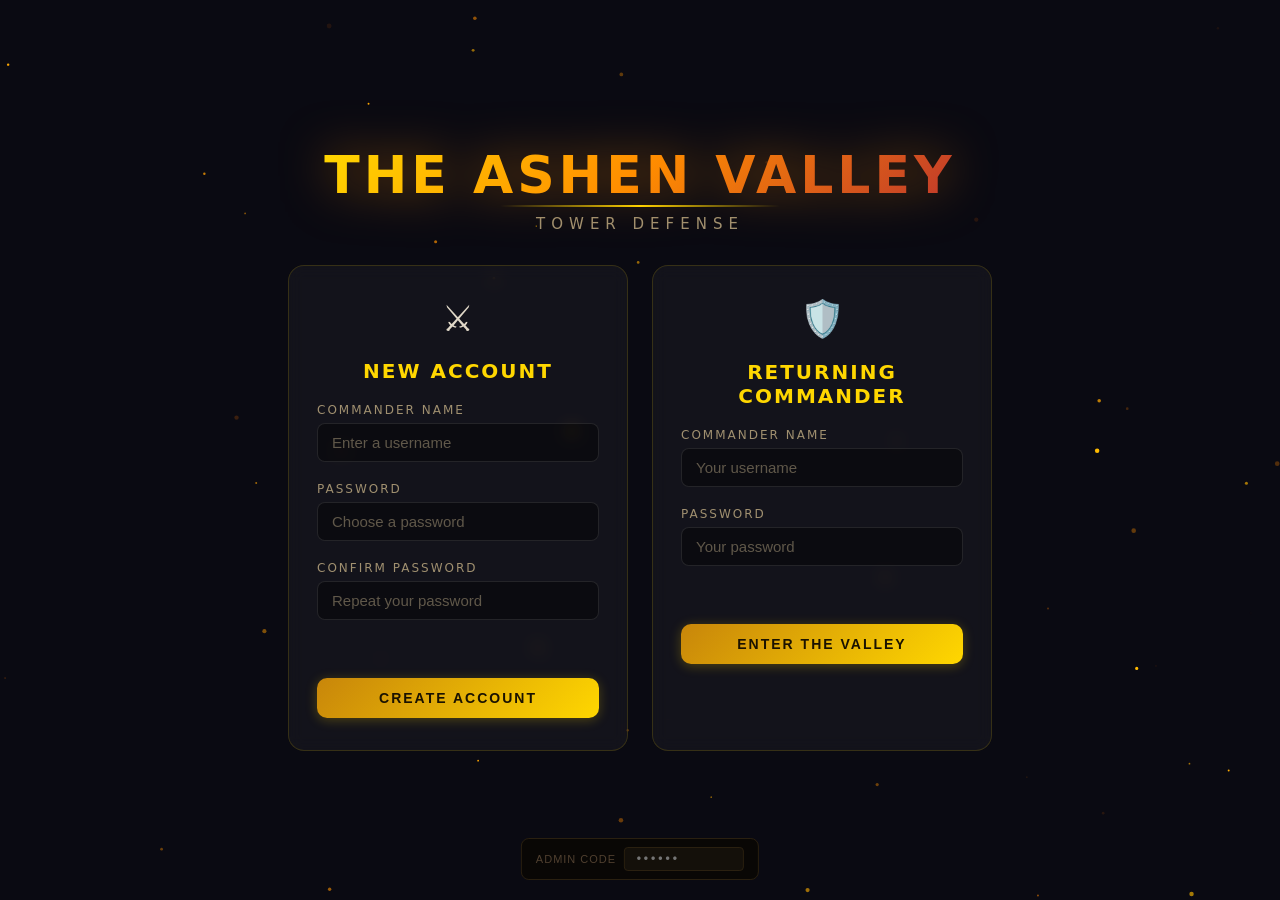
==== index.html @ 4f232daa "Initial commit" ====
<!DOCTYPE html>
<html lang="en">
<head>
  <meta charset="UTF-8">
  <meta name="viewport" content="width=device-width, initial-scale=1.0">
  <title>The Ashen Valley — Tower Defense</title>
  <link rel="stylesheet" href="css/style.css">
</head>
<body>
  <div id="game-container">
    <!-- HUD Bar -->
    <div id="hud">
      <div class="hud-left">
        <span id="hud-lives">❤️ Lives: <span id="lives-val">20</span></span>
      </div>
      <div class="hud-center">
        <span id="hud-gold">💰 Gold: <span id="gold-val">300</span></span>
        <span id="hud-wave">🌊 Wave: <span id="wave-val">0</span><span id="wave-denom">/30</span></span>
      </div>
      <div class="hud-right">
        <span id="hud-timer">⏱ <span id="timer-val">--</span></span>
        <div id="speed-controls">
          <button id="btn-pause" class="speed-btn active" title="Pause">⏸</button>
          <button id="btn-1x" class="speed-btn" title="1× Speed">1×</button>
          <button id="btn-2x" class="speed-btn" title="2× Speed">2×</button>
          <button id="btn-auto-skip" class="speed-btn" title="Auto Skip (5s between waves)">⏭</button>
        </div>
        <div id="hud-user">
          <span id="hud-username"></span>
          <button id="btn-logout" title="Logout">⏏</button>
        </div>
      </div>
    </div>

    <!-- Game Canvas -->
    <div id="canvas-wrapper">
      <canvas id="game-canvas"></canvas>
      <!-- Floating text layer -->
      <div id="float-layer"></div>
    </div>

    <!-- Bottom Tower Panel -->
    <div id="tower-panel">
      <div id="tower-panel-inner">
        <!-- Populated by ui.js -->
      </div>
    </div>

    <!-- Tower Info Panel (right side, hidden by default) -->
    <div id="tower-info" class="hidden">
      <div id="tower-info-header">
        <canvas id="ti-preview" width="44" height="44"></canvas>
        <span id="ti-name">Tower</span>
        <button id="ti-close">✕</button>
      </div>
      <div id="tower-info-body">
        <div id="ti-stats"></div>
        <div id="ti-ability-box" class="hidden"></div>
        <div id="ti-kills" class="hidden">Kills: <span id="ti-kills-val">0</span></div>
        <div id="ti-upgrade-section">
          <button id="ti-upgrade-btn">Upgrade</button>
        </div>
        <div id="ti-sell-section">
          <button id="ti-sell-btn">Sell</button>
        </div>
      </div>
    </div>

    <!-- Wave Start Banner -->
    <div id="wave-banner" class="hidden">
      <div id="wave-banner-text"></div>
    </div>

    <!-- Prep Phase Overlay (wave 1 only) -->
    <div id="prep-overlay" class="hidden">
      <div id="prep-content">
        <div id="prep-title">The Ashen Valley</div>
        <div id="prep-subtitle">Place your towers and prepare for battle!</div>
        <button id="btn-start-early">Begin!</button>
      </div>
    </div>

    <!-- Game Over Screen -->
    <div id="gameover-screen" class="hidden">
      <div id="gameover-content">
        <div id="gameover-title">DEFEAT</div>
        <div id="gameover-subtitle">The Stronghold has fallen.</div>
        <div id="gameover-stats"></div>
        <div class="end-btns">
          <button id="btn-retry">Retry</button>
          <button id="btn-home-defeat">Home</button>
        </div>
      </div>
    </div>

    <!-- Victory Screen -->
    <div id="victory-screen" class="hidden">
      <div id="victory-content">
        <div id="victory-title">VICTORY!</div>
        <div id="victory-subtitle">The Ashen Valley is defended!</div>
        <div id="victory-score"></div>
        <div class="end-btns">
          <button id="btn-play-again">Play Again</button>
          <button id="btn-home">Home</button>
        </div>
      </div>
    </div>

    <!-- Draft Win Reward Overlay -->
    <div id="draft-reward-overlay" class="hidden">
      <div class="draft-reward-box">
        <div class="reward-shine"></div>
        <div class="reward-title">✦ DRAFT COMPLETE ✦</div>
        <div class="reward-subtitle">You've mastered the art of the draft</div>
        <canvas id="reward-canvas" width="140" height="140"></canvas>
        <div class="reward-tower-name">The Jester</div>
        <div class="reward-tower-rarity">✦ Legendary Draft Reward ✦</div>
        <div class="reward-tower-desc">Cycles through 5 attack modes each shot:<br>Single → Circle → Line → Cone → Full AOE</div>
        <div id="reward-new-msg" class="reward-new-msg">NEW TOWER UNLOCKED!</div>
        <div id="reward-already-msg" class="reward-already-msg">Already owned — <b>+500 💎</b> crystals instead!</div>
        <button id="reward-claim-btn" class="reward-claim-btn">Claim Reward</button>
      </div>
    </div>

    <!-- Draft Overlay (Draft mode only) -->
    <div id="draft-overlay" class="hidden">
      <div class="draft-box">
        <div class="draft-header">
          <div class="draft-title">✦ Tower Draft ✦</div>
          <div class="draft-subtitle">Wave <span id="draft-wave-num">1</span> — Pick one tower to add to your arsenal</div>
        </div>
        <div class="draft-choices" id="draft-choices"></div>
        <div class="draft-pool-count">Arsenal: <span id="draft-pool-count">0</span> towers</div>
      </div>
    </div>

    <!-- Placement Mode Indicator -->
    <div id="placement-indicator" class="hidden">
      Placing: <span id="placing-name"></span> — Right-click to cancel
    </div>

    <!-- Tower Hotbar Tooltip -->
    <div id="tower-tooltip" class="hidden"></div>

    <!-- Admin Panel (only shown for Admin account) -->
    <div id="admin-panel" class="hidden">
      <span id="admin-label">⚙ ADMIN</span>
      <div class="admin-row">
        <label>Wave</label>
        <input id="admin-wave-input" type="number" min="1" max="30" value="1">
        <button id="admin-set-wave">Jump</button>
      </div>
      <div class="admin-row">
        <label>Gold</label>
        <span id="admin-gold-label">∞</span>
      </div>
    </div>
  </div>

  <script src="js/account.js"></script>
  <script>
    // Redirect to login if not authenticated
    if (!getCurrentUser()) window.location.href = 'login.html';
  </script>
  <script src="js/map.js"></script>
  <script src="js/economy.js"></script>
  <script src="js/effects.js"></script>
  <script src="js/enemy.js"></script>
  <script src="js/tower.js"></script>
  <script src="js/wave.js"></script>
  <script src="js/ui.js"></script>
  <script src="js/main.js"></script>
</body>
</html>
---- css/style.css ----
/* ========================
   RESET & BASE
======================== */
*, *::before, *::after { box-sizing: border-box; margin: 0; padding: 0; }

body {
  background: #0d0d0d;
  color: #e8e0cc;
  font-family: 'Segoe UI', 'Arial', sans-serif;
  overflow: hidden;
  user-select: none;
  height: 100vh;
  display: flex;
  align-items: center;
  justify-content: center;
}

#game-container {
  display: flex;
  flex-direction: column;
  width: 100vw;
  height: 100vh;
  position: relative;
}

/* ========================
   HUD BAR
======================== */
#hud {
  display: flex;
  align-items: center;
  justify-content: space-between;
  background: linear-gradient(180deg, #1a1208 0%, #120e06 100%);
  border-bottom: 2px solid #5c4a1e;
  padding: 6px 16px;
  height: 48px;
  flex-shrink: 0;
  z-index: 10;
}

.hud-left, .hud-center, .hud-right {
  display: flex;
  align-items: center;
  gap: 20px;
}

.hud-left { flex: 1; }
.hud-center { flex: 2; justify-content: center; }
.hud-right { flex: 1; justify-content: flex-end; }

#hud span {
  font-size: 15px;
  font-weight: 600;
  letter-spacing: 0.5px;
}

#hud-lives { color: #ff6b6b; }
#hud-gold { color: #ffd700; }
#hud-wave { color: #7ec8e3; }
#hud-timer { color: #c8a96e; }

#lives-val, #gold-val, #wave-val, #timer-val {
  color: #fff;
  font-size: 17px;
}

/* ========================
   SPEED CONTROLS
======================== */
#speed-controls {
  display: flex;
  gap: 4px;
}

.speed-btn {
  background: #2a2010;
  color: #c8a96e;
  border: 1px solid #5c4a1e;
  border-radius: 4px;
  padding: 3px 10px;
  font-size: 13px;
  cursor: pointer;
  transition: all 0.15s;
}

.speed-btn:hover { background: #3d3018; border-color: #ffd700; color: #ffd700; }
.speed-btn.active { background: #5c4a1e; color: #ffd700; border-color: #ffd700; }

#hud-user {
  display: flex;
  align-items: center;
  gap: 6px;
  margin-left: 8px;
  border-left: 1px solid #5c4a1e;
  padding-left: 10px;
}

#hud-username {
  font-size: 13px;
  color: #c8a96e;
  max-width: 100px;
  overflow: hidden;
  text-overflow: ellipsis;
  white-space: nowrap;
}

#btn-logout {
  background: transparent;
  border: 1px solid #5c4a1e;
  color: #a08050;
  border-radius: 4px;
  padding: 2px 6px;
  font-size: 13px;
  cursor: pointer;
  transition: all 0.15s;
}

#btn-logout:hover { border-color: #ff8040; color: #ff8040; }

/* ========================
   CANVAS WRAPPER
======================== */
#canvas-wrapper {
  position: relative;
  flex: 1;
  overflow: hidden;
  display: flex;
  align-items: flex-start;
  justify-content: flex-start;
  background: #0a0a0a;
}

#game-canvas {
  display: block;
  cursor: default;
  image-rendering: pixelated;
}

#float-layer {
  position: absolute;
  top: 0; left: 0;
  width: 100%; height: 100%;
  pointer-events: none;
  overflow: hidden;
}

/* ========================
   FLOATING TEXT
======================== */
.float-text {
  position: absolute;
  font-size: 13px;
  font-weight: 700;
  pointer-events: none;
  white-space: nowrap;
  text-shadow: 0 1px 3px rgba(0,0,0,0.8);
  animation: floatUp 1.2s ease-out forwards;
}

@keyframes floatUp {
  0%   { opacity: 1; transform: translateY(0); }
  100% { opacity: 0; transform: translateY(-40px); }
}

.float-gold { color: #ffd700; }
.float-damage { color: #ff4444; }
.float-crit { color: #ff8800; font-size: 16px; }
.float-heal { color: #44ff88; }
.float-miss { color: #888; }

/* ========================
   TOWER PANEL
======================== */
#tower-panel {
  background: linear-gradient(180deg, #120e06 0%, #1a1208 100%);
  border-top: 2px solid #5c4a1e;
  padding: 8px 10px;
  height: 110px;
  flex-shrink: 0;
  overflow-x: auto;
  overflow-y: hidden;
}

#tower-panel::-webkit-scrollbar { height: 4px; }
#tower-panel::-webkit-scrollbar-track { background: #0d0d0d; }
#tower-panel::-webkit-scrollbar-thumb { background: #5c4a1e; border-radius: 2px; }

#tower-panel-inner {
  display: flex;
  gap: 12px;
  align-items: center;
  justify-content: center;
  height: 100%;
  min-width: max-content;
  margin: 0 auto;
}

.tower-btn {
  display: flex;
  flex-direction: column;
  align-items: center;
  justify-content: center;
  width: 88px;
  height: 92px;
  background: #1e1810;
  border: 1px solid #4a3a15;
  border-radius: 8px;
  cursor: pointer;
  transition: all 0.15s;
  flex-shrink: 0;
  padding: 6px;
  position: relative;
}

.tower-btn:hover:not(.unaffordable) {
  background: #2e2816;
  border-color: #ffd700;
  transform: translateY(-3px);
  box-shadow: 0 6px 16px rgba(255,215,0,0.25);
}

.tower-btn.selected {
  background: #3a2e10;
  border-color: #ffd700;
  box-shadow: 0 0 0 2px #ffd70066;
}

.tower-btn.unaffordable {
  opacity: 0.4;
  cursor: not-allowed;
}

.tower-btn.locked {
  opacity: 0.3;
  cursor: not-allowed;
  filter: grayscale(0.7);
}

.tower-btn-canvas {
  width: 46px;
  height: 46px;
  border-radius: 50%;
  margin-bottom: 3px;
  border: 2px solid rgba(255,255,255,0.15);
  background: rgba(0,0,0,0.3);
  overflow: hidden;
  display: block;
}

.tower-btn-name {
  font-size: 10px;
  color: #c8a96e;
  text-align: center;
  line-height: 1.2;
  overflow: hidden;
  max-width: 84px;
}

.tower-btn-cost {
  font-size: 11px;
  color: #ffd700;
  font-weight: 600;
}

.tower-tier-badge {
  position: absolute;
  top: 3px;
  right: 5px;
  font-size: 9px;
  color: #888;
  font-weight: 700;
}

.tower-count-badge {
  position: absolute;
  bottom: 3px;
  right: 5px;
  font-size: 9px;
  color: #a0c080;
  font-weight: 700;
}

.tower-btn.at-limit {
  opacity: 0.45;
  cursor: not-allowed;
}

.tower-btn.at-limit .tower-count-badge {
  color: #e05050;
}

/* ========================
   TOWER INFO PANEL
======================== */
#tower-info {
  position: absolute;
  top: 56px;
  right: 10px;
  width: 220px;
  background: #16120a;
  border: 1px solid #5c4a1e;
  border-radius: 8px;
  z-index: 20;
  box-shadow: 0 4px 20px rgba(0,0,0,0.7);
}

#tower-info-header {
  display: flex;
  align-items: center;
  gap: 8px;
  padding: 8px 12px;
  border-bottom: 1px solid #3a2e10;
  background: #1e1810;
  border-radius: 8px 8px 0 0;
}

#ti-preview {
  width: 44px;
  height: 44px;
  border-radius: 50%;
  border: 2px solid #5c4a1e;
  background: rgba(0,0,0,0.4);
  flex-shrink: 0;
}

#ti-name {
  flex: 1;
  font-size: 14px;
  font-weight: 700;
  color: #ffd700;
}

#ti-close {
  background: none;
  border: none;
  color: #888;
  cursor: pointer;
  font-size: 14px;
  line-height: 1;
  padding: 0;
}

#ti-close:hover { color: #ff6b6b; }

#tower-info-body {
  padding: 10px 12px;
  display: flex;
  flex-direction: column;
  gap: 8px;
}

#ti-stats {
  font-size: 12px;
  color: #c8a96e;
  display: flex;
  flex-direction: column;
  gap: 3px;
}

.ti-stat-row {
  display: flex;
  justify-content: space-between;
  align-items: center;
}

.ti-stat-label {
  color: #8a7a50;
}

.ti-stat-val {
  color: #f0d070;
  font-weight: 600;
  display: flex;
  align-items: center;
  gap: 4px;
}

.ti-delta {
  font-size: 10px;
  font-weight: 700;
  padding: 1px 4px;
  border-radius: 3px;
}

.ti-delta-good {
  color: #7ef07e;
  background: rgba(40, 100, 40, 0.5);
}

.ti-delta-bad {
  color: #ff8888;
  background: rgba(100, 30, 30, 0.5);
}

/* Boosted stat display */
.ti-stat-val-base {
  color: #605040;
  text-decoration: line-through;
  font-size: 11px;
  font-weight: 400;
}

.ti-boosted {
  color: #ffe060;
  font-weight: 700;
  font-size: 12px;
  background: rgba(255, 180, 0, 0.12);
  border: 1px solid rgba(255, 180, 0, 0.35);
  border-radius: 4px;
  padding: 1px 5px;
  cursor: help;
  text-shadow: 0 0 6px rgba(255, 200, 0, 0.5);
}

#ti-ability-box {
  background: #1a1206;
  border: 1px solid #3a2c10;
  border-left: 3px solid #c8890a;
  border-radius: 4px;
  padding: 7px 10px;
  display: flex;
  flex-direction: column;
  gap: 3px;
}

.ti-ability-name {
  font-size: 11px;
  font-weight: 700;
  color: #ffd700;
}

.ti-ability-desc {
  font-size: 11px;
  color: #b89a5a;
  line-height: 1.4;
}

#ti-kills {
  font-size: 12px;
  color: #aaa;
}

#ti-upgrade-btn, #ti-sell-btn {
  width: 100%;
  padding: 7px;
  border: none;
  border-radius: 5px;
  font-size: 12px;
  font-weight: 600;
  cursor: pointer;
  transition: all 0.15s;
}

#ti-upgrade-btn {
  background: #2a4a20;
  color: #7ef07e;
  border: 1px solid #3e7030;
}

#ti-upgrade-btn:hover:not(:disabled) { background: #3a6028; }
#ti-upgrade-btn:disabled { opacity: 0.5; cursor: not-allowed; }

#ti-sell-btn {
  background: #4a1e1e;
  color: #ff8888;
  border: 1px solid #702020;
}

#ti-sell-btn:hover { background: #5e2626; }

/* ========================
   PREP OVERLAY
======================== */
#prep-overlay {
  position: absolute;
  top: 50%;
  left: 50%;
  transform: translate(-50%, -50%);
  background: rgba(10,8,3,0.96);
  border: 2px solid #c8890a;
  border-radius: 14px;
  padding: 36px 48px;
  z-index: 30;
  text-align: center;
  box-shadow: 0 8px 40px rgba(0,0,0,0.9);
  min-width: 320px;
}

#prep-title {
  font-size: 28px;
  font-weight: 700;
  color: #ffd700;
  margin-bottom: 8px;
  letter-spacing: 1px;
}

#prep-subtitle {
  font-size: 14px;
  color: #c8a96e;
  margin-bottom: 24px;
}

#btn-start-early {
  background: #c8890a;
  color: #1a1200;
  border: none;
  border-radius: 8px;
  padding: 12px 36px;
  font-size: 18px;
  font-weight: 700;
  cursor: pointer;
  transition: all 0.15s;
  letter-spacing: 1px;
}

#btn-start-early:hover { background: #ffd700; transform: scale(1.04); }

/* ========================
   WAVE BANNER
======================== */
#wave-banner {
  position: absolute;
  top: 50%;
  left: 50%;
  transform: translate(-50%, -50%);
  z-index: 40;
  pointer-events: none;
}

#wave-banner-text {
  font-size: 36px;
  font-weight: 700;
  color: #ffd700;
  text-shadow: 0 2px 12px rgba(0,0,0,0.9), 0 0 30px rgba(255,215,0,0.4);
  text-align: center;
  animation: bannerPop 2s ease-out forwards;
}

@keyframes bannerPop {
  0%   { opacity: 0; transform: scale(0.7); }
  15%  { opacity: 1; transform: scale(1.1); }
  30%  { transform: scale(1.0); }
  70%  { opacity: 1; }
  100% { opacity: 0; transform: scale(1.0); }
}

/* ========================
   PLACEMENT INDICATOR
======================== */
#placement-indicator {
  position: absolute;
  top: 56px;
  left: 50%;
  transform: translateX(-50%);
  background: rgba(20,16,6,0.9);
  border: 1px solid #5c4a1e;
  border-radius: 6px;
  padding: 6px 16px;
  font-size: 13px;
  color: #c8a96e;
  z-index: 20;
  pointer-events: none;
}

/* ========================
   GAME OVER / VICTORY
======================== */
#gameover-screen, #victory-screen {
  position: absolute;
  inset: 0;
  background: rgba(5,3,0,0.92);
  display: flex;
  align-items: center;
  justify-content: center;
  z-index: 50;
}

#gameover-content, #victory-content {
  text-align: center;
  padding: 40px 60px;
  background: #16120a;
  border: 2px solid #5c4a1e;
  border-radius: 12px;
  box-shadow: 0 8px 40px rgba(0,0,0,0.9);
}

#gameover-title { font-size: 48px; font-weight: 900; color: #ff4444; margin-bottom: 8px; }
#gameover-subtitle { font-size: 18px; color: #c8a96e; margin-bottom: 20px; }
#gameover-stats { font-size: 14px; color: #aaa; line-height: 2; margin-bottom: 20px; }

#victory-title { font-size: 48px; font-weight: 900; color: #ffd700; margin-bottom: 8px; }
#victory-subtitle { font-size: 18px; color: #c8a96e; margin-bottom: 20px; }
#victory-score { font-size: 14px; color: #aaa; line-height: 2; margin-bottom: 20px; }

#gameover-content .end-btns, #victory-content .end-btns {
  display: flex;
  gap: 12px;
  justify-content: center;
}

#btn-retry, #btn-play-again, #btn-home, #btn-home-defeat {
  background: #3a2e10;
  color: #ffd700;
  border: 2px solid #5c4a1e;
  border-radius: 8px;
  padding: 12px 32px;
  font-size: 16px;
  font-weight: 700;
  cursor: pointer;
  transition: all 0.15s;
}

#btn-retry:hover, #btn-play-again:hover, #btn-home:hover, #btn-home-defeat:hover {
  background: #4e3e18;
  border-color: #ffd700;
}

/* ========================
   ADMIN PANEL
======================== */
#admin-panel {
  position: absolute;
  top: 56px;
  left: 10px;
  background: rgba(10,6,2,0.92);
  border: 1px solid #8b0000;
  border-radius: 8px;
  padding: 8px 12px;
  z-index: 25;
  display: flex;
  flex-direction: column;
  gap: 6px;
  box-shadow: 0 0 12px rgba(180,0,0,0.4);
  min-width: 140px;
}

#admin-label {
  font-size: 11px;
  font-weight: 800;
  color: #ff4444;
  letter-spacing: 2px;
  text-transform: uppercase;
  border-bottom: 1px solid #4a0000;
  padding-bottom: 4px;
  margin-bottom: 2px;
}

.admin-row {
  display: flex;
  align-items: center;
  gap: 6px;
  font-size: 11px;
  color: #c08060;
}

.admin-row label { min-width: 32px; }

#admin-gold-label {
  color: #ffd700;
  font-weight: 700;
  font-size: 14px;
}

#admin-wave-input {
  width: 46px;
  background: #1a0a0a;
  border: 1px solid #4a0000;
  border-radius: 4px;
  color: #ff8888;
  font-size: 12px;
  padding: 2px 5px;
  outline: none;
}

#admin-set-wave {
  background: #4a0000;
  color: #ff8888;
  border: 1px solid #8b0000;
  border-radius: 4px;
  padding: 2px 8px;
  font-size: 11px;
  font-weight: 700;
  cursor: pointer;
  transition: all 0.15s;
}
#admin-set-wave:hover { background: #700000; border-color: #ff4444; color: #ffaaaa; }

/* ========================
   TOWER HOTBAR TOOLTIP
======================== */
#tower-tooltip {
  position: fixed;
  background: #16120a;
  border: 1px solid #5c4a1e;
  border-radius: 8px;
  padding: 10px 14px;
  z-index: 100;
  pointer-events: none;
  box-shadow: 0 4px 20px rgba(0,0,0,0.8);
  min-width: 180px;
  max-width: 240px;
}

.tt-name {
  font-size: 13px;
  font-weight: 700;
  color: #ffd700;
  margin-bottom: 6px;
  border-bottom: 1px solid #3a2e10;
  padding-bottom: 4px;
}

.tt-desc {
  font-size: 11px;
  color: #a09070;
  margin-bottom: 6px;
  line-height: 1.4;
}

.tt-stats {
  font-size: 11px;
  color: #c8a96e;
  line-height: 1.7;
}

.tt-ability {
  margin-top: 6px;
  font-size: 11px;
  color: #80e0ff;
  border-top: 1px solid #2a2010;
  padding-top: 5px;
  line-height: 1.4;
}

/* ========================
   HIDDEN UTILITY
======================== */
.hidden { display: none !important; }

/* ========================
   CANVAS HIGHLIGHT EFFECTS
======================== */
canvas { outline: none; }

/* ========================
   DRAFT WIN REWARD OVERLAY
======================== */
#draft-reward-overlay {
  position: fixed; inset: 0;
  background: rgba(0,0,0,0.92);
  display: flex; align-items: center; justify-content: center;
  z-index: 9999;
}
#draft-reward-overlay.hidden { display: none; }

.draft-reward-box {
  position: relative;
  background: linear-gradient(160deg, #1a0820 0%, #0e0618 60%, #1a0820 100%);
  border: 2px solid #c020c0;
  border-radius: 18px;
  box-shadow: 0 0 60px rgba(200,32,200,0.5), 0 0 120px rgba(200,32,200,0.2);
  padding: 36px 44px 32px;
  text-align: center;
  max-width: 400px;
  overflow: hidden;
}
.reward-shine {
  position: absolute; inset: 0;
  background: linear-gradient(135deg, rgba(255,255,255,0.04) 0%, transparent 50%, rgba(255,255,255,0.02) 100%);
  pointer-events: none;
}
.reward-title {
  font-size: 22px; font-weight: 800; letter-spacing: 3px;
  color: #f0a0ff;
  text-shadow: 0 0 20px rgba(220,80,255,0.8);
  margin-bottom: 4px;
}
.reward-subtitle {
  font-size: 13px; color: #c080d0; margin-bottom: 18px; letter-spacing: 1px;
}
#reward-canvas {
  display: block; margin: 0 auto 12px;
  border-radius: 50%;
  background: radial-gradient(circle, #2a0830 0%, #0e0618 100%);
  box-shadow: 0 0 30px rgba(208,32,200,0.6);
}
.reward-tower-name {
  font-size: 26px; font-weight: 900; color: #f8d0ff;
  text-shadow: 0 0 16px rgba(220,80,255,0.9);
  margin-bottom: 4px;
}
.reward-tower-rarity {
  font-size: 12px; letter-spacing: 2px; color: #d080f0; margin-bottom: 10px;
}
.reward-tower-desc {
  font-size: 13px; color: #c0a0cc; line-height: 1.6; margin-bottom: 18px;
}
.reward-new-msg {
  font-size: 16px; font-weight: 800; letter-spacing: 2px;
  color: #ffe040;
  text-shadow: 0 0 14px rgba(255,220,0,0.7);
  margin-bottom: 14px;
  animation: rewardPulse 1.2s ease-in-out infinite;
}
.reward-already-msg {
  font-size: 14px; color: #c0d0ff; margin-bottom: 14px;
}
.reward-claim-btn {
  background: linear-gradient(135deg, #c020c0, #8010a0);
  border: none; border-radius: 10px;
  color: #fff; font-size: 15px; font-weight: 700; letter-spacing: 1px;
  padding: 12px 40px; cursor: pointer;
  box-shadow: 0 0 20px rgba(200,32,200,0.5);
  transition: transform 0.15s, box-shadow 0.15s;
}
.reward-claim-btn:hover {
  transform: scale(1.05);
  box-shadow: 0 0 32px rgba(200,32,200,0.8);
}
@keyframes rewardPulse {
  0%,100% { opacity:1; transform:scale(1); }
  50% { opacity:0.7; transform:scale(1.04); }
}

/* ========================
   DRAFT MODE OVERLAY
======================== */
#draft-overlay {
  position: fixed;
  inset: 0;
  background: rgba(0,0,0,0.88);
  display: flex;
  align-items: center;
  justify-content: center;
  z-index: 200;
  backdrop-filter: blur(3px);
}

.draft-box {
  background: #0e0c08;
  border: 1px solid #00c8b4;
  border-radius: 16px;
  box-shadow: 0 0 60px rgba(0,200,180,0.2), 0 16px 60px rgba(0,0,0,0.9);
  padding: 28px 32px 24px;
  max-width: 820px;
  width: 95vw;
  display: flex;
  flex-direction: column;
  align-items: center;
  gap: 20px;
}

.draft-header {
  text-align: center;
}

.draft-title {
  font-size: 22px;
  font-weight: 800;
  color: #00e8d0;
  letter-spacing: 3px;
  text-shadow: 0 0 20px rgba(0,200,180,0.5);
}

.draft-subtitle {
  font-size: 13px;
  color: #608070;
  margin-top: 6px;
  letter-spacing: 1px;
}

.draft-choices {
  display: flex;
  gap: 16px;
  justify-content: center;
  flex-wrap: wrap;
}

.draft-card {
  background: #14110c;
  border: 1px solid #2a3a30;
  border-radius: 12px;
  padding: 16px 14px 14px;
  width: 200px;
  display: flex;
  flex-direction: column;
  align-items: center;
  gap: 7px;
  cursor: pointer;
  transition: transform 0.18s, box-shadow 0.18s, border-color 0.18s;
  position: relative;
  opacity: 0;
  animation: draftCardIn 0.35s ease forwards;
}

@keyframes draftCardIn {
  from { opacity: 0; transform: translateY(18px) scale(0.94); }
  to   { opacity: 1; transform: translateY(0) scale(1); }
}

.draft-card:hover {
  transform: translateY(-6px) scale(1.03);
  border-color: #00c8b4;
  box-shadow: 0 8px 30px rgba(0,200,180,0.3);
}

.draft-card-canvas {
  display: block;
  width: 64px;
  height: 64px;
  margin-bottom: 4px;
}

.draft-card-tier-badge {
  position: absolute;
  top: 10px;
  right: 10px;
  font-size: 10px;
  font-weight: 700;
  padding: 2px 7px;
  border-radius: 20px;
  border: 1px solid;
  letter-spacing: 1px;
}

.draft-card-name {
  font-size: 14px;
  font-weight: 700;
  color: #f0e0c0;
  text-align: center;
}

.draft-card-cost {
  font-size: 12px;
  color: #c8a040;
  font-weight: 600;
}

.draft-card-desc {
  font-size: 11px;
  color: #605040;
  text-align: center;
  line-height: 1.5;
}

.draft-pool-count {
  font-size: 11px;
  color: #406050;
  letter-spacing: 1px;
}

/* ========================
   SCROLLBAR GLOBAL
======================== */
::-webkit-scrollbar { width: 6px; height: 6px; }
::-webkit-scrollbar-track { background: #0d0d0d; }
::-webkit-scrollbar-thumb { background: #5c4a1e; border-radius: 3px; }
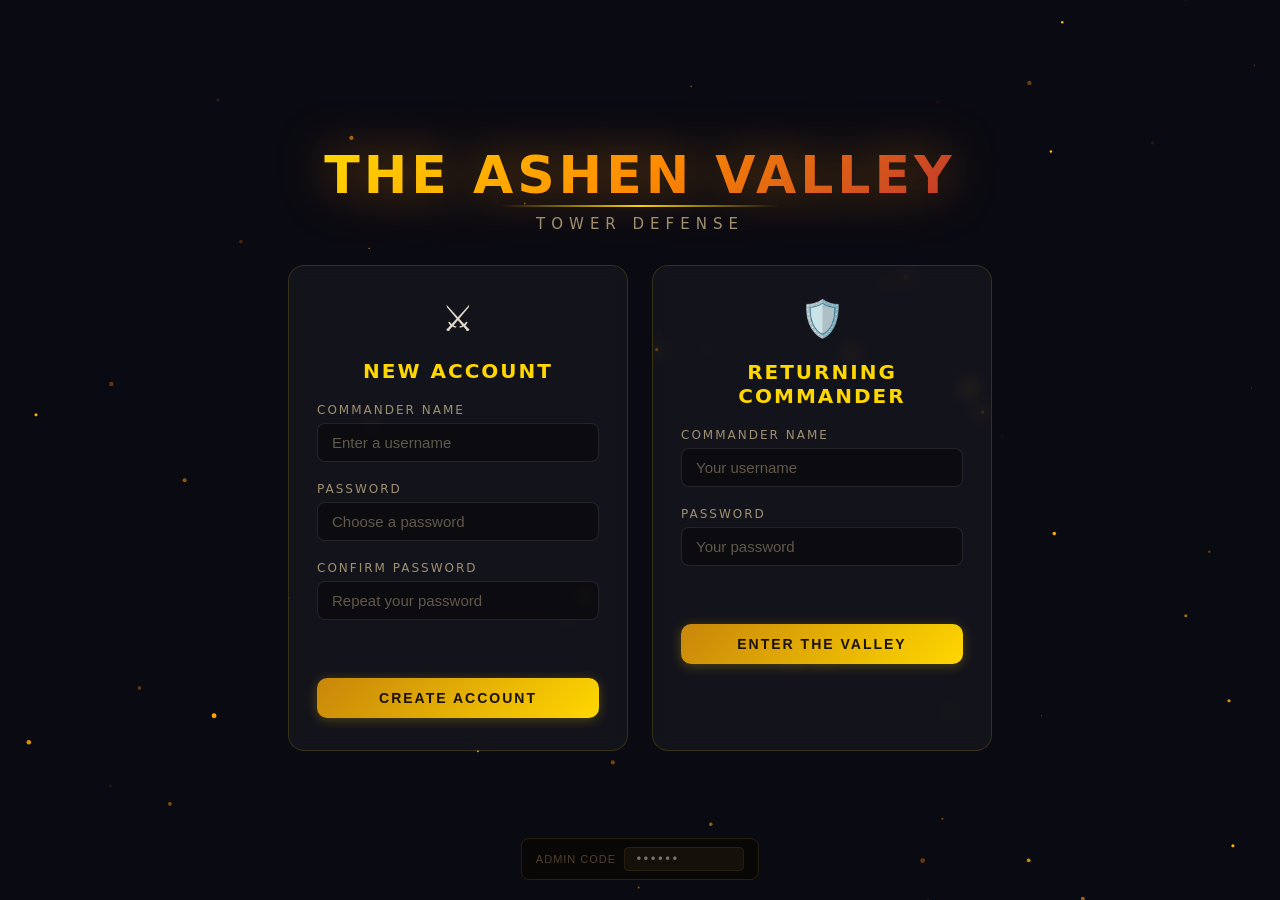
==== commit 797bf181: "Add Google Search Console verification and meta description" ====
--- a/index.html
+++ b/index.html
@@ -4,6 +4,8 @@
   <meta charset="UTF-8">
   <meta name="viewport" content="width=device-width, initial-scale=1.0">
   <title>The Ashen Valley — Tower Defense</title>
+  <meta name="google-site-verification" content="ykpiNClkVV9XF-f2M5FcVFYG-aFaobMZJotwFynQxtc" />
+  <meta name="description" content="The Ashen Valley — a free browser tower defense game with 100+ towers, draft mode, and infinite waves.">
   <link rel="stylesheet" href="css/style.css">
 </head>
 <body>
--- a/css/style.css
+++ b/css/style.css
@@ -236,6 +236,17 @@
   filter: grayscale(0.7);
 }
 
+.tower-btn.draft-locked {
+  cursor: default;
+  pointer-events: none;
+  opacity: 0.75;
+}
+
+.tower-btn.draft-locked:hover {
+  background: inherit;
+  transform: none;
+}
+
 .tower-btn-canvas {
   width: 46px;
   height: 46px;
